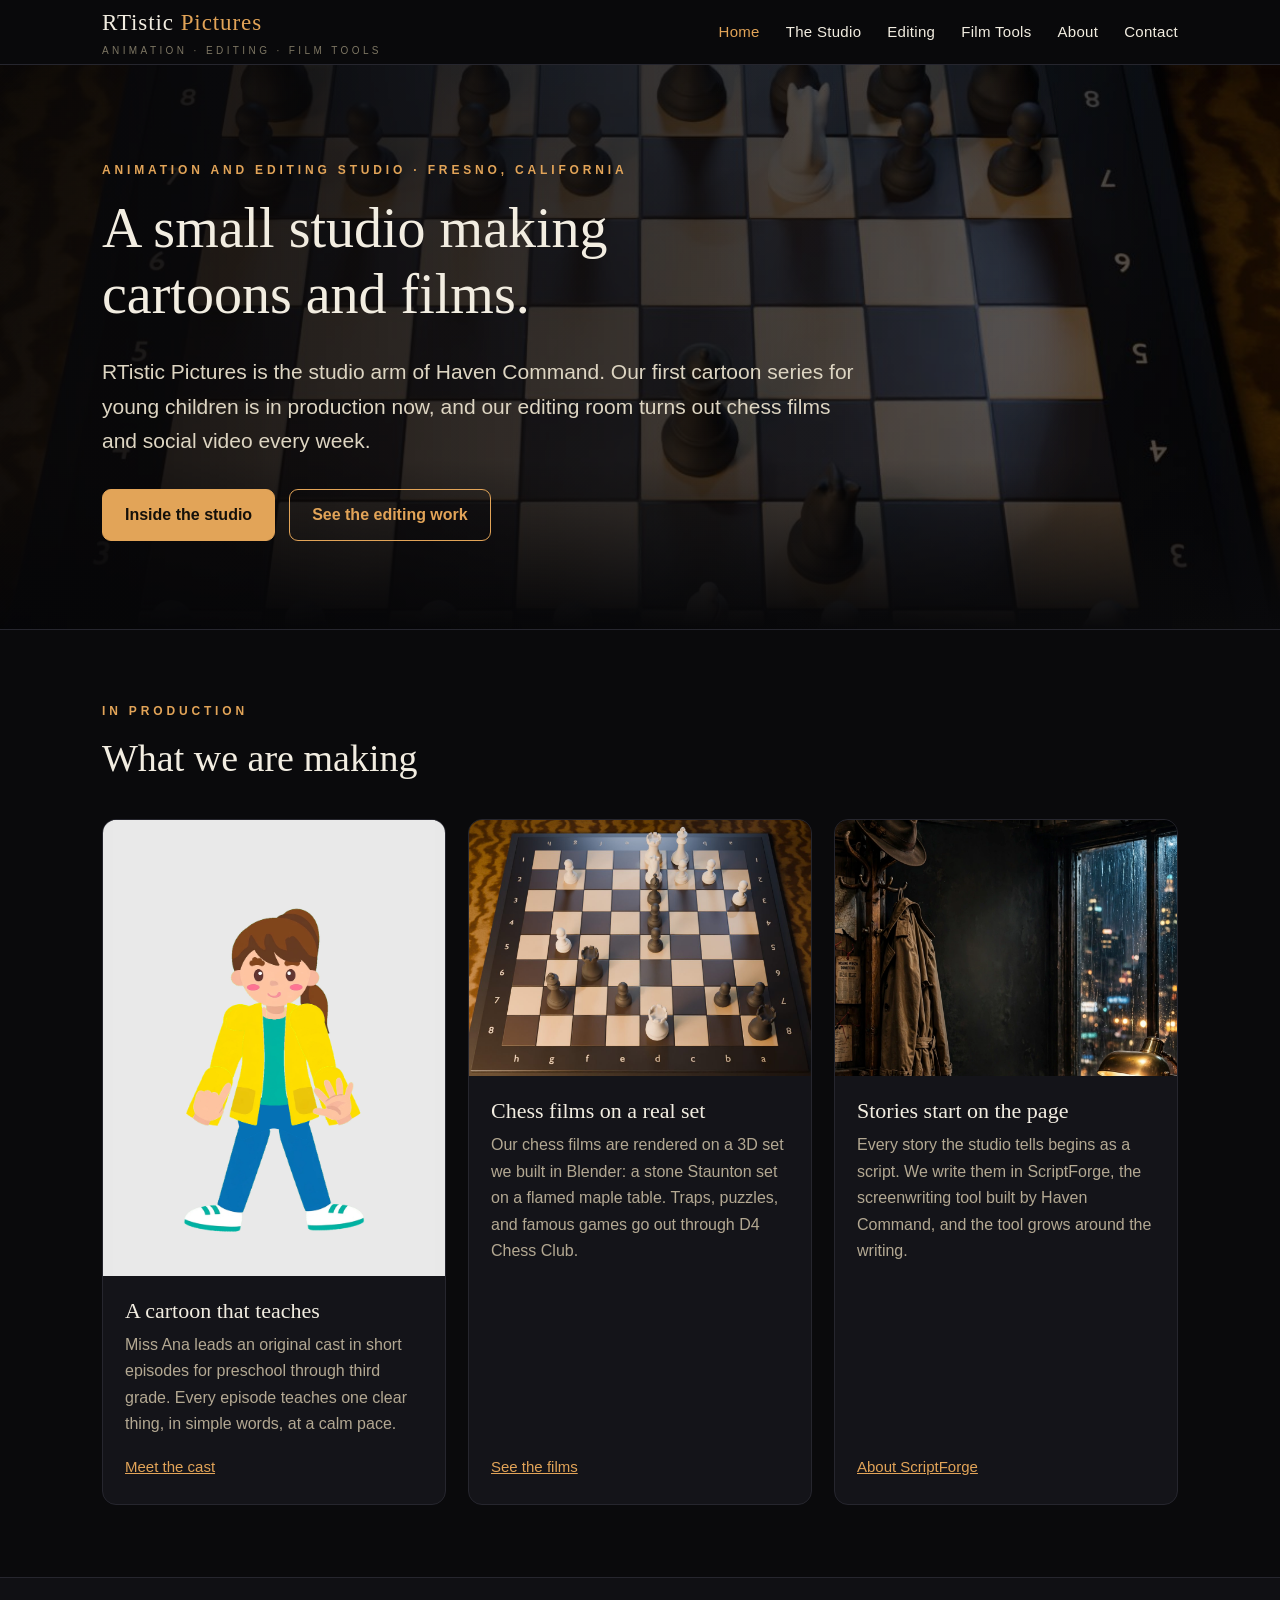
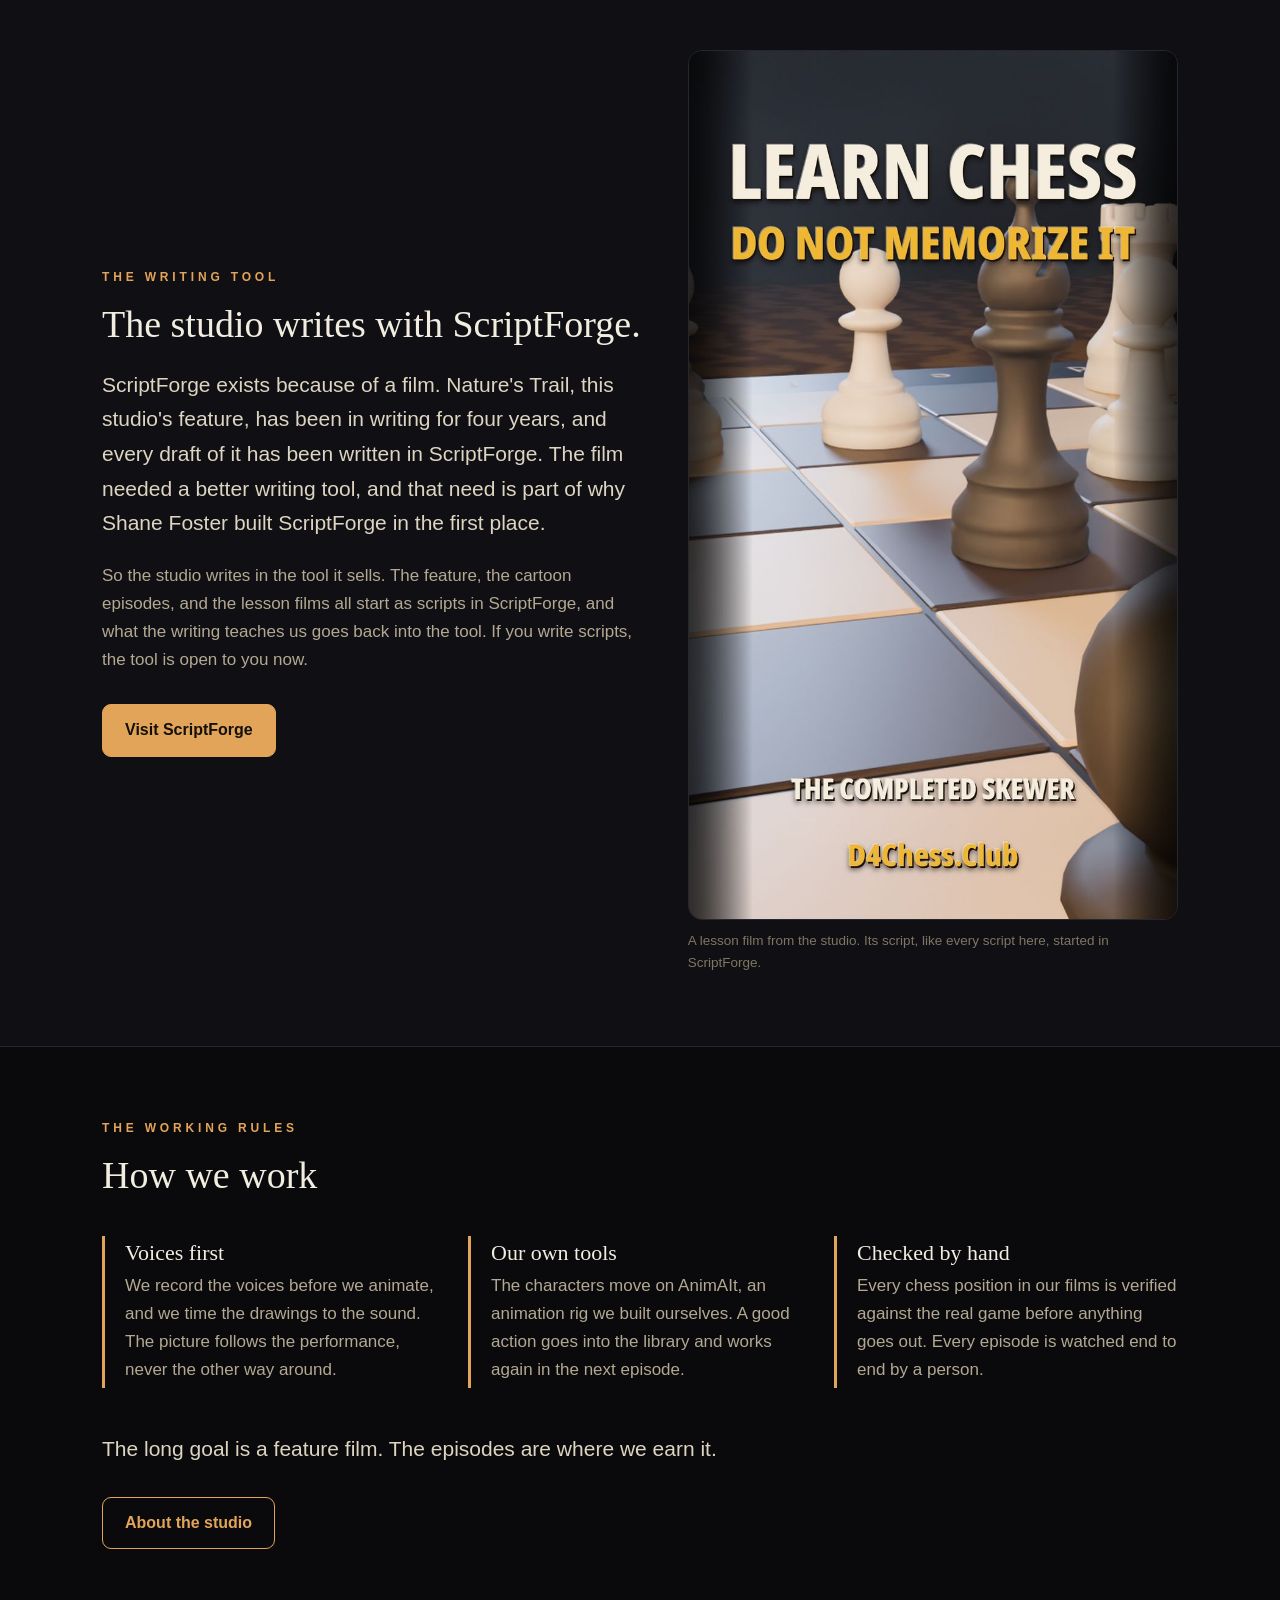
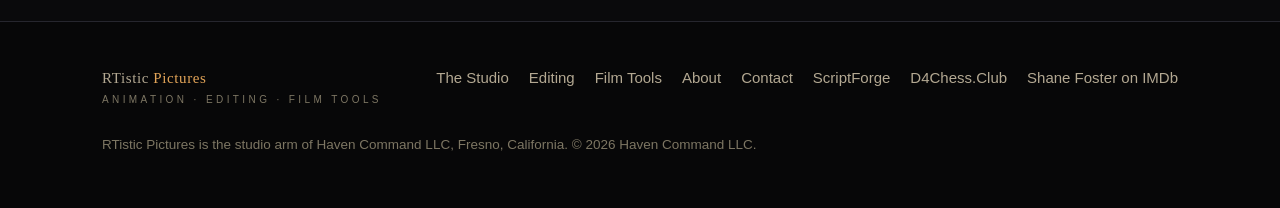
==== index.html @ b735fe20 "RTistic Pictures studio site: home, studio, editing, film tools, about (with IMDb section), contact;" ====
<!DOCTYPE html>
<html lang="en">
<head>
<meta charset="utf-8">
<meta name="viewport" content="width=device-width, initial-scale=1">
<title>RTistic Pictures — Animation and Editing Studio, Fresno, California</title>
<meta name="description" content="RTistic Pictures is the animation and editing studio of Haven Command, based in Fresno, California. Our first cartoon series for young children is in production now.">
<link rel="stylesheet" href="assets/css/style.css">
</head>
<body>

<header class="site-header">
  <div class="wrap">
    <a class="wordmark" href="index.html">RTistic <b>Pictures</b><small>Animation · Editing · Film Tools</small></a>
    <button class="nav-toggle" aria-label="Open menu" aria-expanded="false">☰</button>
    <nav class="main-nav" aria-label="Main">
      <a href="index.html" aria-current="page">Home</a>
      <a href="studio.html">The Studio</a>
      <a href="editing.html">Editing</a>
      <a href="tools.html">Film Tools</a>
      <a href="about.html">About</a>
      <a href="contact.html">Contact</a>
    </nav>
  </div>
</header>

<main>
  <div class="hero">
    <img class="bg" src="assets/img/hero-board.jpg" alt="A stone chess set on a flamed maple table, lit like a film set" fetchpriority="high">
    <div class="shade"></div>
    <div class="wrap">
      <p class="kicker">Animation and Editing Studio · Fresno, California</p>
      <h1>A small studio making cartoons and films.</h1>
      <p class="lede">RTistic Pictures is the studio arm of Haven Command. Our first cartoon series for young children is in production now, and our editing room turns out chess films and social video every week.</p>
      <div class="hero-actions">
        <a class="btn" href="studio.html">Inside the studio</a>
        <a class="btn ghost" href="editing.html">See the editing work</a>
      </div>
    </div>
  </div>

  <section class="block">
    <div class="wrap">
      <div class="section-head">
        <p class="kicker">In Production</p>
        <h2>What we are making</h2>
      </div>
      <div class="grid c3">
        <article class="card cast-card">
          <div class="art"><img src="assets/img/cast-ana.png" alt="Miss Ana, the teacher in our cartoon series" loading="lazy"></div>
          <div class="body">
            <h3>A cartoon that teaches</h3>
            <p>Miss Ana leads an original cast in short episodes for preschool through third grade. Every episode teaches one clear thing, in simple words, at a calm pace.</p>
            <p class="more"><a href="studio.html">Meet the cast</a></p>
          </div>
        </article>
        <article class="card">
          <div class="art"><img src="assets/img/board-fischer.jpg" alt="The end of Fischer against Guimard on the studio chessboard set" loading="lazy"></div>
          <div class="body">
            <h3>Chess films on a real set</h3>
            <p>Our chess films are rendered on a 3D set we built in Blender: a stone Staunton set on a flamed maple table. Traps, puzzles, and famous games go out through D4 Chess Club.</p>
            <p class="more"><a href="editing.html">See the films</a></p>
          </div>
        </article>
        <article class="card">
          <div class="art"><img src="assets/img/office-noir.webp" alt="The editing room, drawn in the studio noir style" loading="lazy"></div>
          <div class="body">
            <h3>Stories start on the page</h3>
            <p>Every story the studio tells begins as a script. We write them in ScriptForge, the screenwriting tool built by Haven Command, and the tool grows around the writing.</p>
            <p class="more"><a href="#scriptforge">About ScriptForge</a></p>
          </div>
        </article>
      </div>
    </div>
  </section>

  <section class="block alt" id="scriptforge">
    <div class="wrap split">
      <div>
        <p class="kicker">The Writing Tool</p>
        <h2>The studio writes with ScriptForge.</h2>
        <p class="lede">ScriptForge exists because of a film. Nature's Trail, this studio's feature, has been in writing for four years, and every draft of it has been written in ScriptForge. The film needed a better writing tool, and that need is part of why Shane Foster built ScriptForge in the first place.</p>
        <p class="mute">So the studio writes in the tool it sells. The feature, the cartoon episodes, and the lesson films all start as scripts in ScriptForge, and what the writing teaches us goes back into the tool. If you write scripts, the tool is open to you now.</p>
        <div class="hero-actions">
          <a class="btn" href="https://scriptforgeai.studio">Visit ScriptForge</a>
        </div>
      </div>
      <figure>
        <img src="assets/img/thumb-learn.jpg" alt="The first frame of Learn Chess, Do Not Memorize Chess, a studio lesson film" loading="lazy">
        <figcaption>A lesson film from the studio. Its script, like every script here, started in ScriptForge.</figcaption>
      </figure>
    </div>
  </section>

  <section class="block">
    <div class="wrap">
      <div class="section-head">
        <p class="kicker">The Working Rules</p>
        <h2>How we work</h2>
      </div>
      <div class="grid c3">
        <div class="point">
          <h3>Voices first</h3>
          <p>We record the voices before we animate, and we time the drawings to the sound. The picture follows the performance, never the other way around.</p>
        </div>
        <div class="point">
          <h3>Our own tools</h3>
          <p>The characters move on AnimAIt, an animation rig we built ourselves. A good action goes into the library and works again in the next episode.</p>
        </div>
        <div class="point">
          <h3>Checked by hand</h3>
          <p>Every chess position in our films is verified against the real game before anything goes out. Every episode is watched end to end by a person.</p>
        </div>
      </div>
      <p style="margin-top:44px" class="lede">The long goal is a feature film. The episodes are where we earn it.</p>
      <div class="hero-actions">
        <a class="btn ghost" href="about.html">About the studio</a>
      </div>
    </div>
  </section>
</main>

<footer class="site-footer">
  <div class="wrap">
    <div class="cols">
      <a class="wordmark" href="index.html">RTistic <b>Pictures</b><small>Animation · Editing · Film Tools</small></a>
      <nav aria-label="Footer">
        <a href="studio.html">The Studio</a>
        <a href="editing.html">Editing</a>
        <a href="tools.html">Film Tools</a>
        <a href="about.html">About</a>
        <a href="contact.html">Contact</a>
        <a href="https://scriptforgeai.studio">ScriptForge</a>
        <a href="https://d4chess.club">D4Chess.Club</a>
        <a href="https://www.imdb.com/name/nm1895702/">Shane Foster on IMDb</a>
      </nav>
    </div>
    <p class="fine">RTistic Pictures is the studio arm of Haven Command LLC, Fresno, California. © <span data-year>2026</span> Haven Command LLC.</p>
  </div>
</footer>

<script src="assets/js/main.js"></script>
</body>
</html>
---- assets/css/style.css ----
/* RTistic Pictures — static site styles. No build step. */
:root{
  --bg:#0a0a0c;
  --bg2:#101014;
  --panel:#141419;
  --panel-line:#26262e;
  --ink:#f2ede1;
  --mute:#b3a892;
  --faint:#7d7663;
  --amber:#e2a458;
  --amber-deep:#b97f36;
  --paper:#e8e8e8;
  --serif:Georgia,'Iowan Old Style','Times New Roman',serif;
  --sans:-apple-system,BlinkMacSystemFont,'Segoe UI',Roboto,Helvetica,Arial,sans-serif;
}
*{box-sizing:border-box}
html{scroll-behavior:smooth}
body{
  margin:0;background:var(--bg);color:var(--ink);
  font-family:var(--sans);font-size:17px;line-height:1.65;
  -webkit-font-smoothing:antialiased;
}
img{max-width:100%;display:block}
a{color:var(--amber)}
a:hover{color:#f0bc77}
.wrap{max-width:1120px;margin:0 auto;padding:0 22px}

/* Header */
.site-header{
  position:sticky;top:0;z-index:50;
  background:rgba(10,10,12,.92);backdrop-filter:blur(8px);
  border-bottom:1px solid var(--panel-line);
}
.site-header .wrap{display:flex;align-items:center;justify-content:space-between;min-height:64px;gap:16px}
.wordmark{
  font-family:var(--serif);font-size:23px;letter-spacing:.04em;color:var(--ink);
  text-decoration:none;white-space:nowrap;
}
.wordmark b{color:var(--amber);font-weight:normal}
.wordmark small{
  display:block;font-family:var(--sans);font-size:10px;letter-spacing:.34em;
  color:var(--faint);text-transform:uppercase;margin-top:1px;
}
.main-nav{display:flex;gap:26px;align-items:center}
.main-nav a{
  color:var(--ink);text-decoration:none;font-size:15px;letter-spacing:.02em;padding:6px 0;
}
.main-nav a:hover,.main-nav a[aria-current="page"]{color:var(--amber)}
.nav-toggle{
  display:none;background:none;border:1px solid var(--panel-line);border-radius:8px;
  color:var(--ink);font-size:20px;line-height:1;padding:8px 12px;cursor:pointer;
}
@media (max-width:760px){
  .nav-toggle{display:block}
  .main-nav{
    display:none;position:absolute;left:0;right:0;top:64px;flex-direction:column;align-items:stretch;
    background:var(--bg2);border-bottom:1px solid var(--panel-line);padding:10px 22px 16px;gap:2px;
  }
  .main-nav.open{display:flex}
  .main-nav a{padding:10px 0;border-bottom:1px solid #1c1c22}
  .main-nav a:last-child{border-bottom:none}
}

/* Type */
h1,h2,h3{font-family:var(--serif);font-weight:normal;line-height:1.18;margin:0 0 .5em}
h1{font-size:clamp(34px,5.4vw,56px)}
h2{font-size:clamp(27px,3.6vw,38px)}
h3{font-size:22px}
.kicker{
  font-size:12px;letter-spacing:.32em;text-transform:uppercase;color:var(--amber);
  margin:0 0 14px;font-weight:600;
}
.lede{font-size:clamp(18px,2.2vw,21px);color:#ddd5c2;max-width:44em}
.mute{color:var(--mute)}
.small{font-size:14px;color:var(--mute)}

/* Hero */
.hero{
  position:relative;overflow:hidden;border-bottom:1px solid var(--panel-line);
  background:#000;
}
.hero img.bg{
  position:absolute;inset:0;width:100%;height:100%;object-fit:cover;opacity:.62;
}
.hero .shade{
  position:absolute;inset:0;
  background:linear-gradient(90deg,rgba(5,5,7,.88) 0%,rgba(5,5,7,.62) 46%,rgba(5,5,7,.18) 100%),
             linear-gradient(0deg,rgba(10,10,12,1) 0%,rgba(10,10,12,0) 30%);
}
.hero .wrap{position:relative;padding:96px 22px 88px}
.hero h1{max-width:12em}
.hero .lede{max-width:36em}
.hero-actions{display:flex;gap:14px;flex-wrap:wrap;margin-top:30px}

/* Buttons */
.btn{
  display:inline-block;text-decoration:none;font-size:16px;padding:12px 22px;border-radius:9px;
  border:1px solid var(--amber);color:#14100a;background:var(--amber);font-weight:600;
}
.btn:hover{background:#f0bc77;color:#14100a}
.btn.ghost{background:transparent;color:var(--amber)}
.btn.ghost:hover{background:rgba(226,164,88,.12);color:#f0bc77}

/* Sections and cards */
section.block{padding:72px 0}
section.block.alt{background:var(--bg2);border-top:1px solid var(--panel-line);border-bottom:1px solid var(--panel-line)}
.section-head{max-width:46em;margin-bottom:38px}
.grid{display:grid;gap:22px}
.grid.c3{grid-template-columns:repeat(3,1fr)}
.grid.c2{grid-template-columns:repeat(2,1fr)}
.grid.c4{grid-template-columns:repeat(4,1fr)}
@media (max-width:900px){.grid.c3,.grid.c4{grid-template-columns:repeat(2,1fr)}}
@media (max-width:580px){.grid.c3,.grid.c2,.grid.c4{grid-template-columns:1fr}}
.card{
  background:var(--panel);border:1px solid var(--panel-line);border-radius:14px;overflow:hidden;
  display:flex;flex-direction:column;
}
.card .art{aspect-ratio:4/3;overflow:hidden;background:#000}
.card .art img{width:100%;height:100%;object-fit:cover}
.card .body{padding:22px 22px 24px;display:flex;flex-direction:column;gap:8px;flex:1}
.card h3{margin:0}
.card p{margin:0;color:var(--mute);font-size:16px}
.card .more{margin-top:auto;padding-top:10px;font-size:15px}
.cast-card .art{aspect-ratio:3/4;background:var(--paper)}
.cast-card .art img{object-fit:contain}
.thumb-card .art{aspect-ratio:9/16;max-height:520px}
.thumb-card .art img{object-fit:cover;object-position:top}
.point{
  border-left:3px solid var(--amber);padding:4px 0 4px 20px;
}
.point h3{margin-bottom:6px}
.point p{margin:0;color:var(--mute)}
.steps{counter-reset:step;display:grid;gap:18px}
.step{
  display:flex;gap:18px;background:var(--panel);border:1px solid var(--panel-line);
  border-radius:12px;padding:20px 22px;align-items:flex-start;
}
.step .n{
  counter-increment:step;font-family:var(--serif);font-size:26px;color:var(--amber);
  min-width:38px;line-height:1.2;
}
.step .n::before{content:counter(step)}
.step p{margin:0;color:var(--mute)}
.step p b{color:var(--ink);font-weight:600}
.status{
  display:inline-block;font-size:12.5px;letter-spacing:.08em;text-transform:uppercase;
  color:var(--amber);border:1px solid var(--amber-deep);border-radius:999px;padding:3px 11px;margin-top:12px;
}
.facts{display:grid;grid-template-columns:repeat(3,1fr);gap:22px}
@media (max-width:760px){.facts{grid-template-columns:1fr}}
.fact{border-top:2px solid var(--amber);padding-top:12px}
.fact .k{font-size:12px;letter-spacing:.28em;text-transform:uppercase;color:var(--faint);margin:0 0 6px}
.fact .v{font-family:var(--serif);font-size:21px;margin:0}

.credits{list-style:none;margin:6px 0 0;padding:0;display:grid;gap:9px}
.credits li{color:var(--mute);font-size:16px;border-left:3px solid var(--panel-line);padding-left:14px}
.credits li b{color:var(--ink);font-weight:600}

/* Forms */
form.tool-form{display:grid;gap:16px;max-width:640px}
form.tool-form label{display:grid;gap:6px;font-size:15px;color:var(--ink)}
form.tool-form input,form.tool-form textarea{
  background:#0d0d10;border:1px solid var(--panel-line);border-radius:9px;color:var(--ink);
  font:inherit;font-size:16px;padding:11px 13px;width:100%;
}
form.tool-form textarea{min-height:110px;resize:vertical}
form.tool-form input:focus,form.tool-form textarea:focus{outline:2px solid var(--amber-deep);border-color:var(--amber-deep)}

/* Footer */
.site-footer{border-top:1px solid var(--panel-line);background:#070708;padding:44px 0 38px;margin-top:0}
.site-footer .cols{display:flex;gap:40px;flex-wrap:wrap;justify-content:space-between}
.site-footer nav{display:flex;gap:20px;flex-wrap:wrap}
.site-footer a{color:var(--mute);text-decoration:none;font-size:15px}
.site-footer a:hover{color:var(--amber)}
.site-footer .fine{color:var(--faint);font-size:13.5px;margin-top:26px}
.split{display:grid;grid-template-columns:1.05fr .95fr;gap:44px;align-items:center}
@media (max-width:820px){.split{grid-template-columns:1fr}}
.split figure{margin:0}
.split figure img{border-radius:14px;border:1px solid var(--panel-line)}
figcaption{font-size:13.5px;color:var(--faint);margin-top:10px}
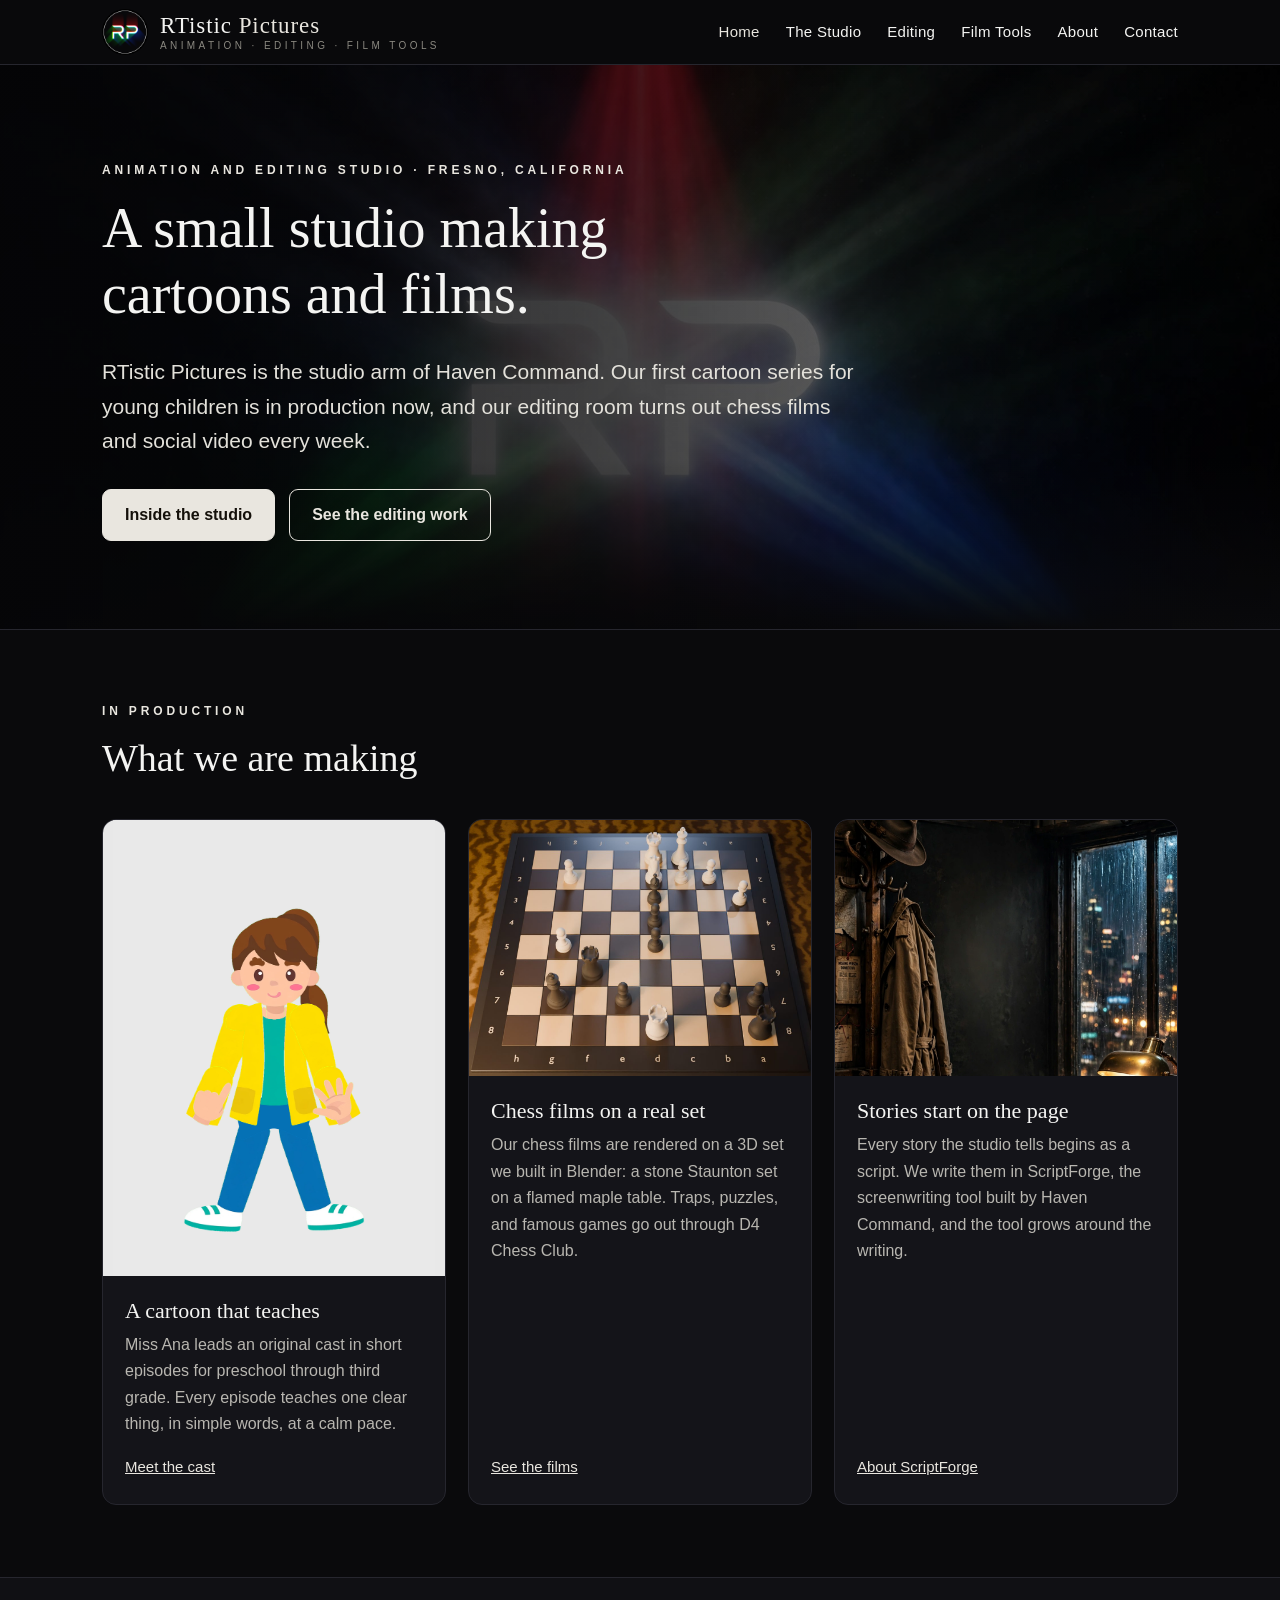
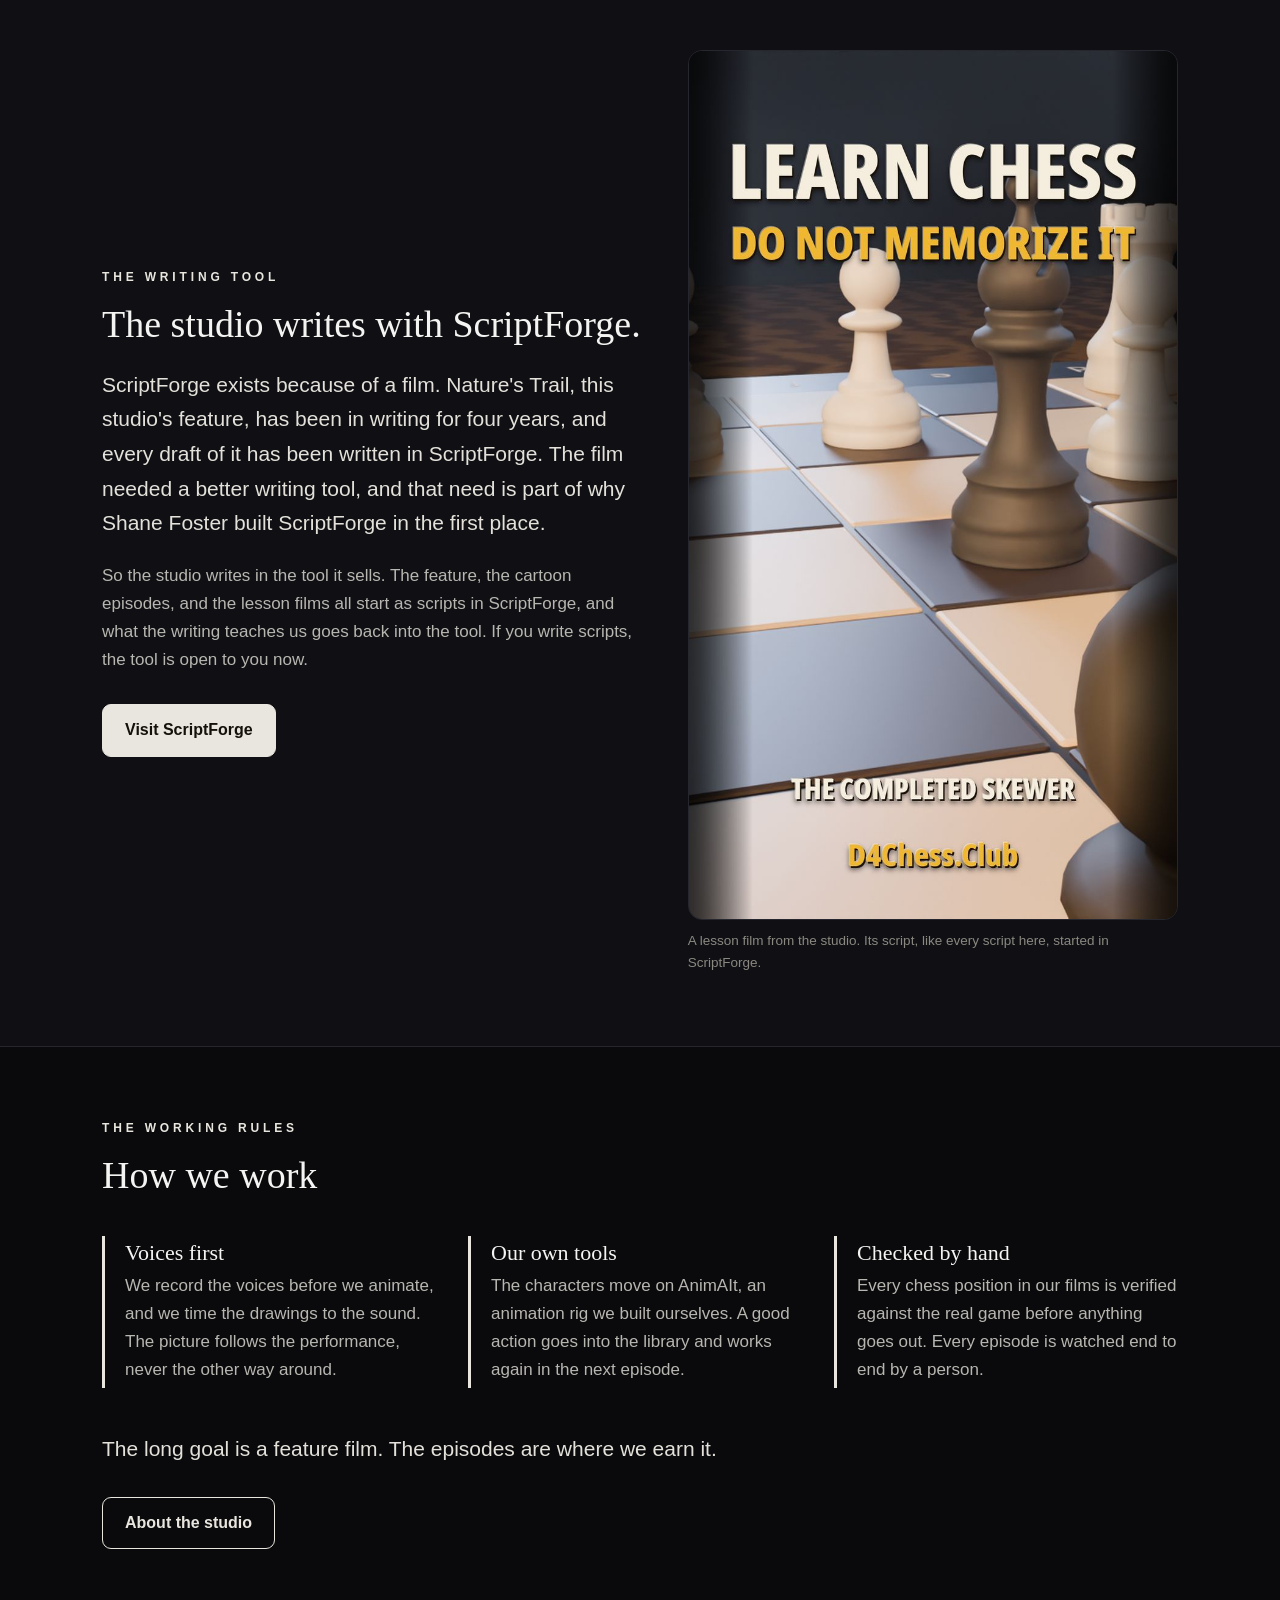
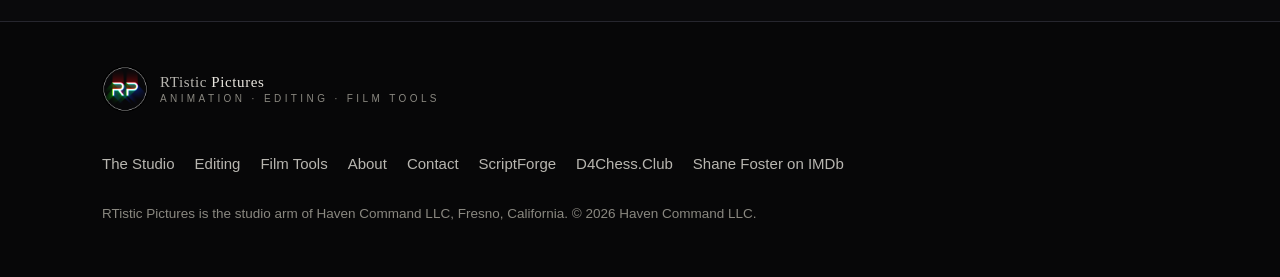
==== commit 444e66ab: "Add approved RP logo: brand mark and favicon on all pages, RGB lights hero on home, pale neutral acc" ====
--- a/index.html
+++ b/index.html
@@ -6,12 +6,13 @@
 <title>RTistic Pictures — Animation and Editing Studio, Fresno, California</title>
 <meta name="description" content="RTistic Pictures is the animation and editing studio of Haven Command, based in Fresno, California. Our first cartoon series for young children is in production now.">
 <link rel="stylesheet" href="assets/css/style.css">
+<link rel="icon" type="image/png" href="assets/img/logo-circle.png">
 </head>
 <body>
 
 <header class="site-header">
   <div class="wrap">
-    <a class="wordmark" href="index.html">RTistic <b>Pictures</b><small>Animation · Editing · Film Tools</small></a>
+    <a class="wordmark" href="index.html"><img class="logo-mark" src="assets/img/logo-circle.png" alt="" width="46" height="46"><span class="wm-text">RTistic <b>Pictures</b><small>Animation · Editing · Film Tools</small></span></a>
     <button class="nav-toggle" aria-label="Open menu" aria-expanded="false">☰</button>
     <nav class="main-nav" aria-label="Main">
       <a href="index.html" aria-current="page">Home</a>
@@ -26,7 +27,7 @@
 
 <main>
   <div class="hero">
-    <img class="bg" src="assets/img/hero-board.jpg" alt="A stone chess set on a flamed maple table, lit like a film set" fetchpriority="high">
+    <img class="bg" src="assets/img/hero-lights.jpg" alt="Three studio lights, red, green and blue, shining in from three angles and combining into the white RP of RTistic Pictures" fetchpriority="high">
     <div class="shade"></div>
     <div class="wrap">
       <p class="kicker">Animation and Editing Studio · Fresno, California</p>
@@ -123,7 +124,7 @@
 <footer class="site-footer">
   <div class="wrap">
     <div class="cols">
-      <a class="wordmark" href="index.html">RTistic <b>Pictures</b><small>Animation · Editing · Film Tools</small></a>
+      <a class="wordmark" href="index.html"><img class="logo-mark" src="assets/img/logo-circle.png" alt="" width="46" height="46"><span class="wm-text">RTistic <b>Pictures</b><small>Animation · Editing · Film Tools</small></span></a>
       <nav aria-label="Footer">
         <a href="studio.html">The Studio</a>
         <a href="editing.html">Editing</a>
--- a/assets/css/style.css
+++ b/assets/css/style.css
@@ -4,11 +4,11 @@
   --bg2:#101014;
   --panel:#141419;
   --panel-line:#26262e;
-  --ink:#f2ede1;
-  --mute:#b3a892;
-  --faint:#7d7663;
-  --amber:#e2a458;
-  --amber-deep:#b97f36;
+  --ink:#f4f4f2;
+  --mute:#b8b6b0;
+  --faint:#8a8880;
+  --amber:#e9e6df;
+  --amber-deep:#9a968c;
   --paper:#e8e8e8;
   --serif:Georgia,'Iowan Old Style','Times New Roman',serif;
   --sans:-apple-system,BlinkMacSystemFont,'Segoe UI',Roboto,Helvetica,Arial,sans-serif;
@@ -22,7 +22,7 @@
 }
 img{max-width:100%;display:block}
 a{color:var(--amber)}
-a:hover{color:#f0bc77}
+a:hover{color:#ffffff}
 .wrap{max-width:1120px;margin:0 auto;padding:0 22px}
 
 /* Header */
@@ -35,7 +35,12 @@
 .wordmark{
   font-family:var(--serif);font-size:23px;letter-spacing:.04em;color:var(--ink);
   text-decoration:none;white-space:nowrap;
+  display:inline-flex;align-items:center;gap:12px;
 }
+.wordmark .logo-mark{
+  width:46px;height:46px;border-radius:50%;flex:none;
+}
+.wordmark .wm-text{line-height:1.15}
 .wordmark b{color:var(--amber);font-weight:normal}
 .wordmark small{
   display:block;font-family:var(--sans);font-size:10px;letter-spacing:.34em;
@@ -70,7 +75,7 @@
   font-size:12px;letter-spacing:.32em;text-transform:uppercase;color:var(--amber);
   margin:0 0 14px;font-weight:600;
 }
-.lede{font-size:clamp(18px,2.2vw,21px);color:#ddd5c2;max-width:44em}
+.lede{font-size:clamp(18px,2.2vw,21px);color:#e3e1da;max-width:44em}
 .mute{color:var(--mute)}
 .small{font-size:14px;color:var(--mute)}
 
@@ -97,9 +102,9 @@
   display:inline-block;text-decoration:none;font-size:16px;padding:12px 22px;border-radius:9px;
   border:1px solid var(--amber);color:#14100a;background:var(--amber);font-weight:600;
 }
-.btn:hover{background:#f0bc77;color:#14100a}
+.btn:hover{background:#ffffff;color:#14100a}
 .btn.ghost{background:transparent;color:var(--amber)}
-.btn.ghost:hover{background:rgba(226,164,88,.12);color:#f0bc77}
+.btn.ghost:hover{background:rgba(233,230,223,.12);color:#ffffff}
 
 /* Sections and cards */
 section.block{padding:72px 0}
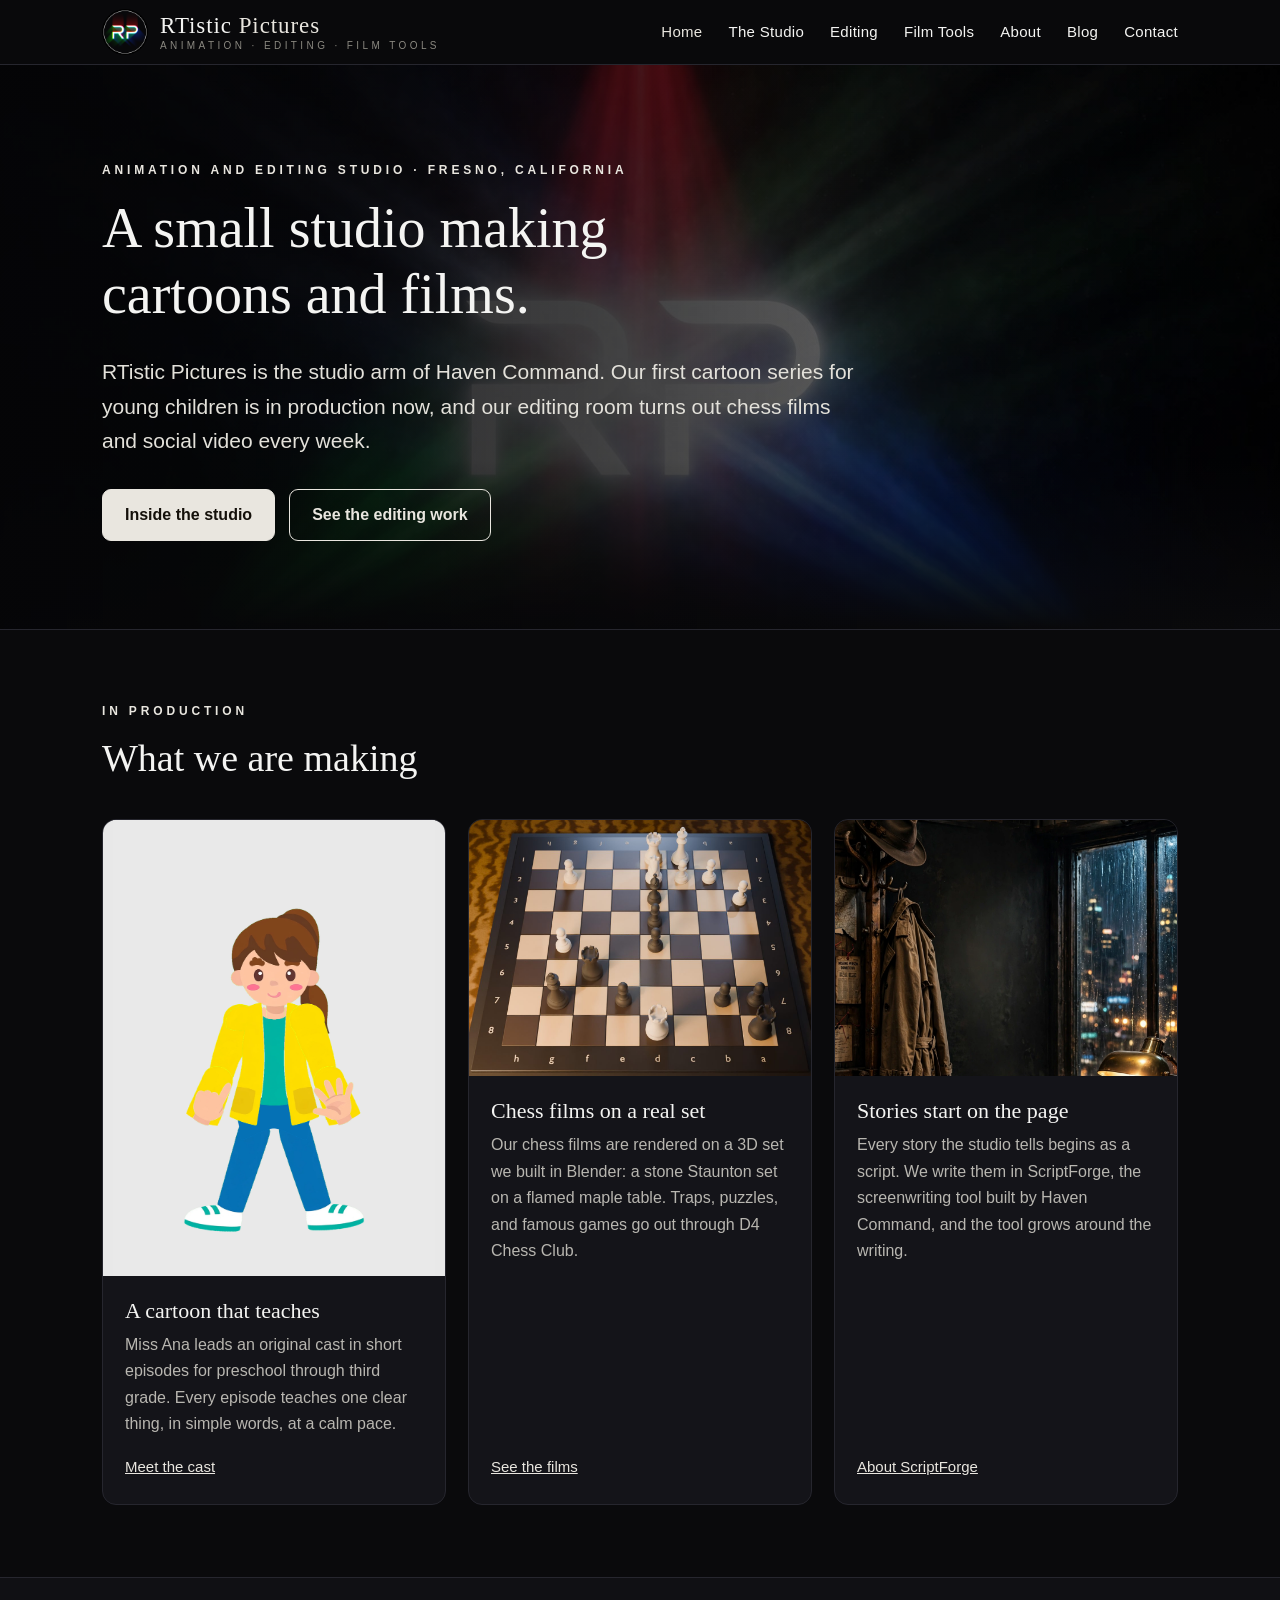
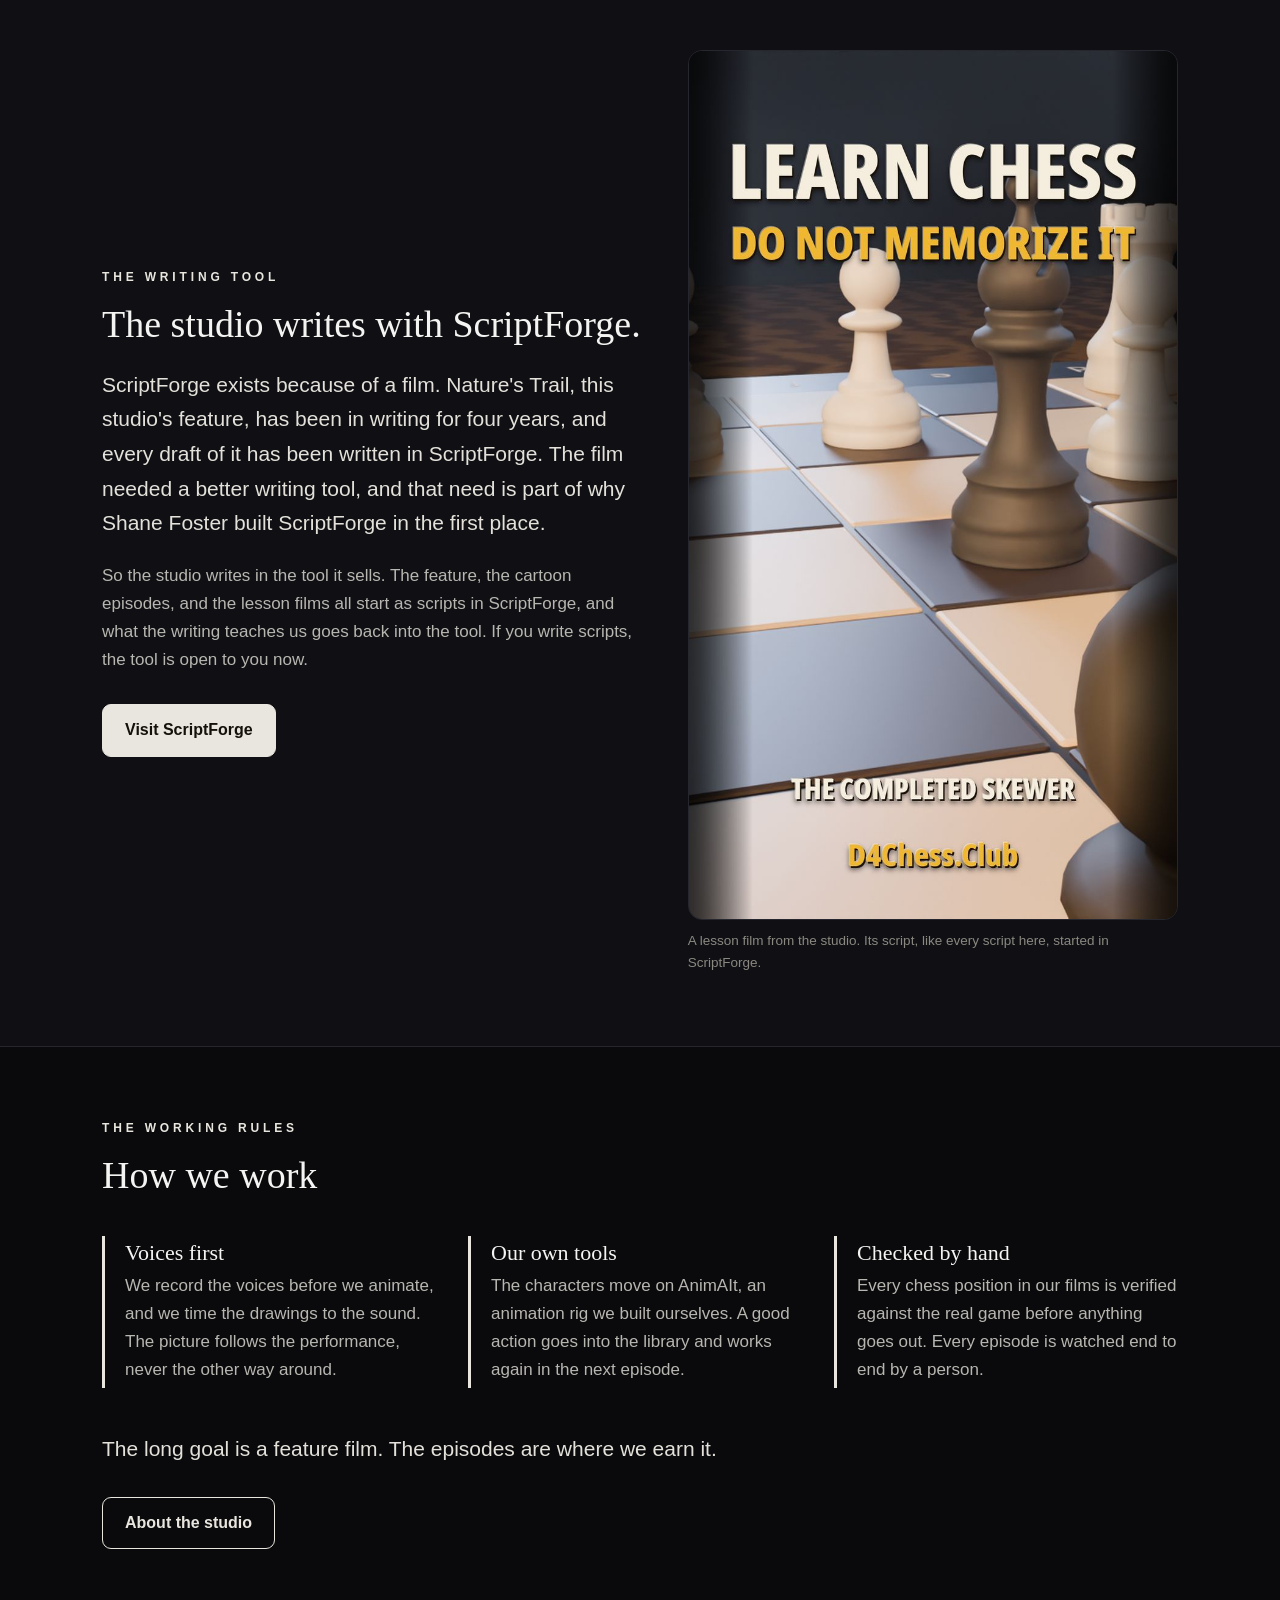
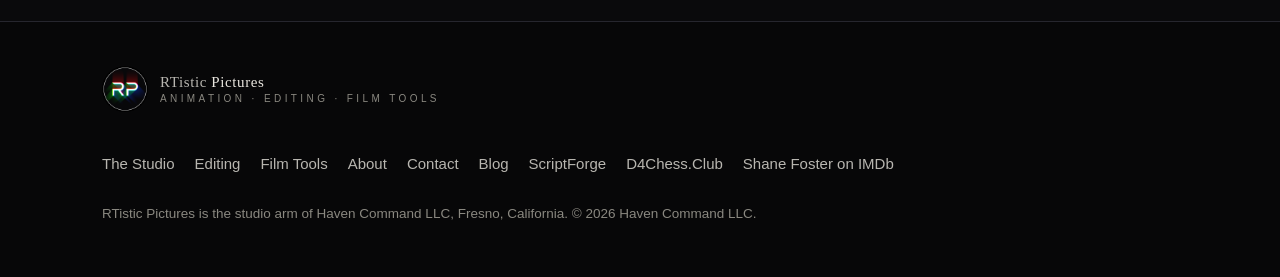
==== commit 19830a84: "Add studio blog: What the Mountains Taught Me About Surviving Film Production" ====
--- a/index.html
+++ b/index.html
@@ -20,6 +20,7 @@
       <a href="editing.html">Editing</a>
       <a href="tools.html">Film Tools</a>
       <a href="about.html">About</a>
+      <a href="blog.html">Blog</a>
       <a href="contact.html">Contact</a>
     </nav>
   </div>
@@ -131,6 +132,7 @@
         <a href="tools.html">Film Tools</a>
         <a href="about.html">About</a>
         <a href="contact.html">Contact</a>
+        <a href="blog.html">Blog</a>
         <a href="https://scriptforgeai.studio">ScriptForge</a>
         <a href="https://d4chess.club">D4Chess.Club</a>
         <a href="https://www.imdb.com/name/nm1895702/">Shane Foster on IMDb</a>
--- a/assets/css/style.css
+++ b/assets/css/style.css
@@ -164,12 +164,13 @@
 /* Forms */
 form.tool-form{display:grid;gap:16px;max-width:640px}
 form.tool-form label{display:grid;gap:6px;font-size:15px;color:var(--ink)}
-form.tool-form input,form.tool-form textarea{
+form.tool-form input,form.tool-form select,form.tool-form textarea{
   background:#0d0d10;border:1px solid var(--panel-line);border-radius:9px;color:var(--ink);
   font:inherit;font-size:16px;padding:11px 13px;width:100%;
 }
 form.tool-form textarea{min-height:110px;resize:vertical}
-form.tool-form input:focus,form.tool-form textarea:focus{outline:2px solid var(--amber-deep);border-color:var(--amber-deep)}
+form.tool-form input:focus,form.tool-form select:focus,form.tool-form textarea:focus{outline:2px solid var(--amber-deep);border-color:var(--amber-deep)}
+.hp-field{position:absolute;left:-9999px;width:1px;height:1px;overflow:hidden}
 
 /* Footer */
 .site-footer{border-top:1px solid var(--panel-line);background:#070708;padding:44px 0 38px;margin-top:0}
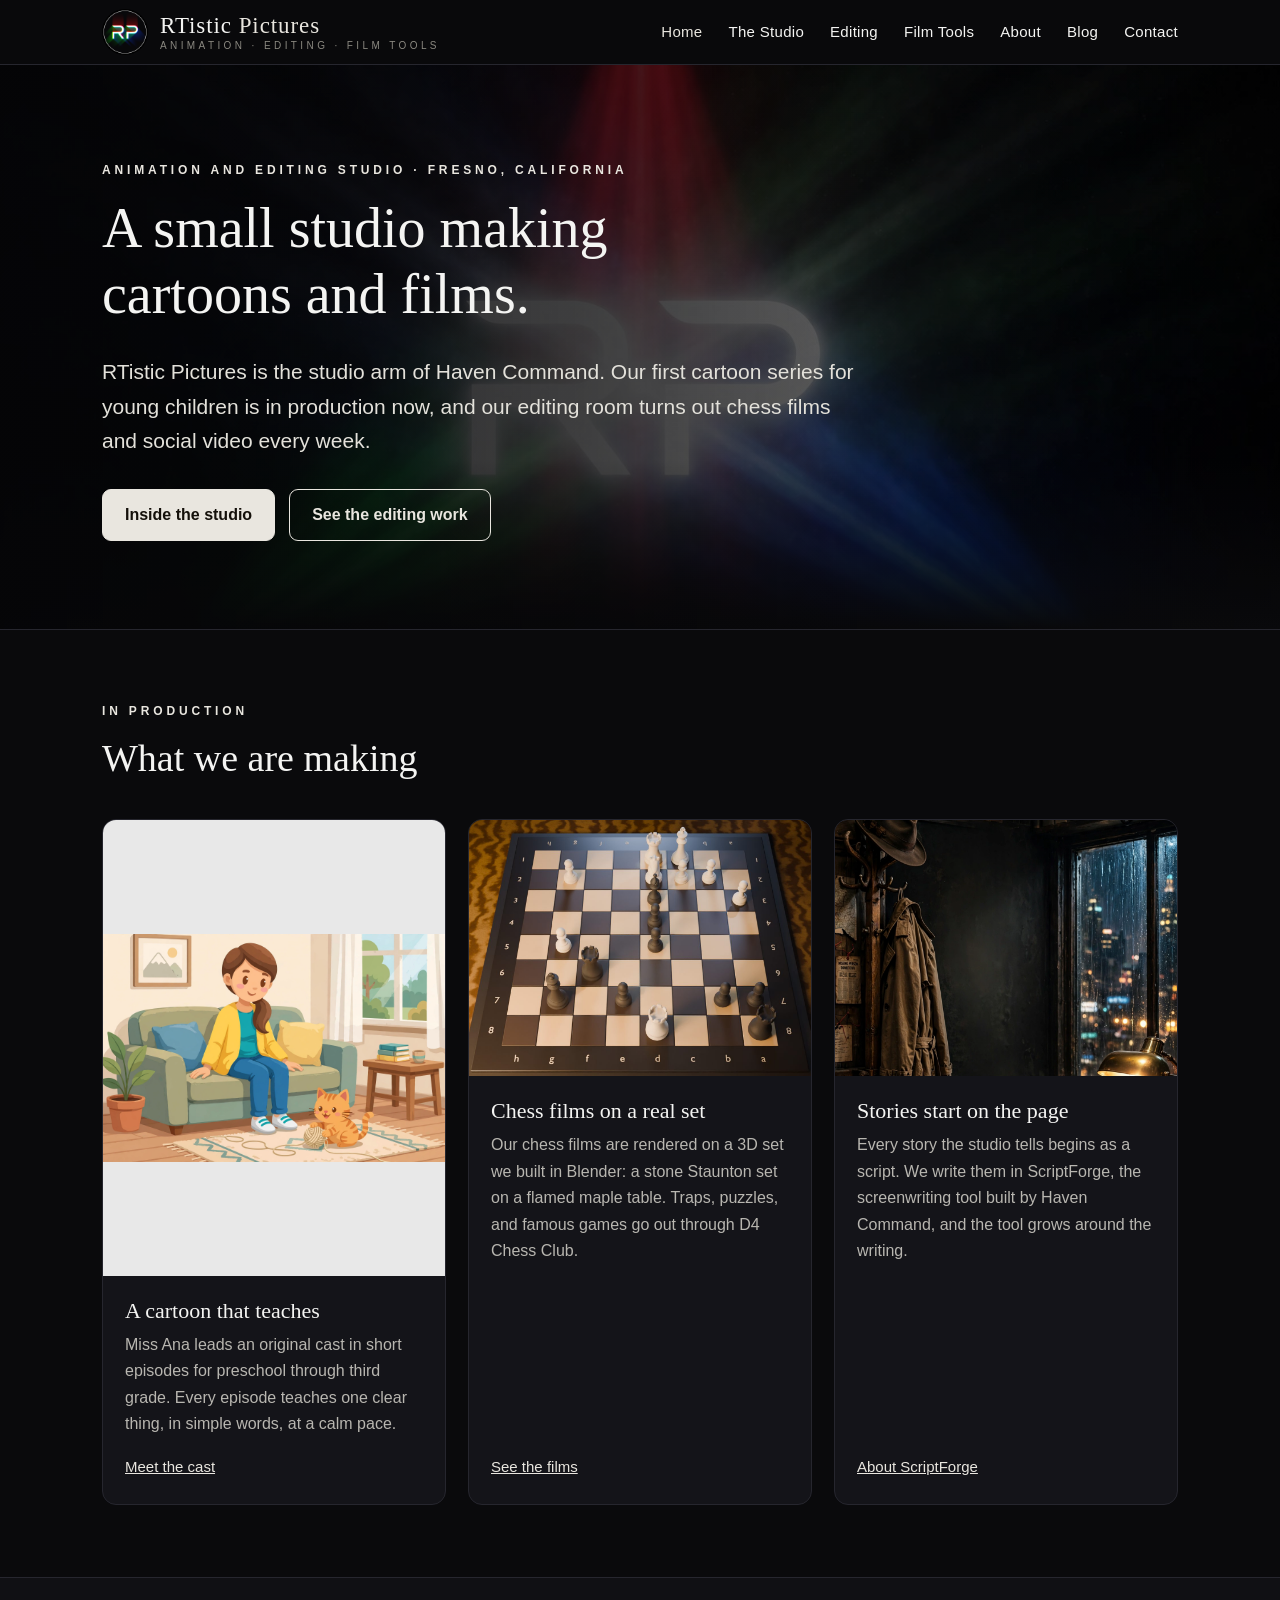
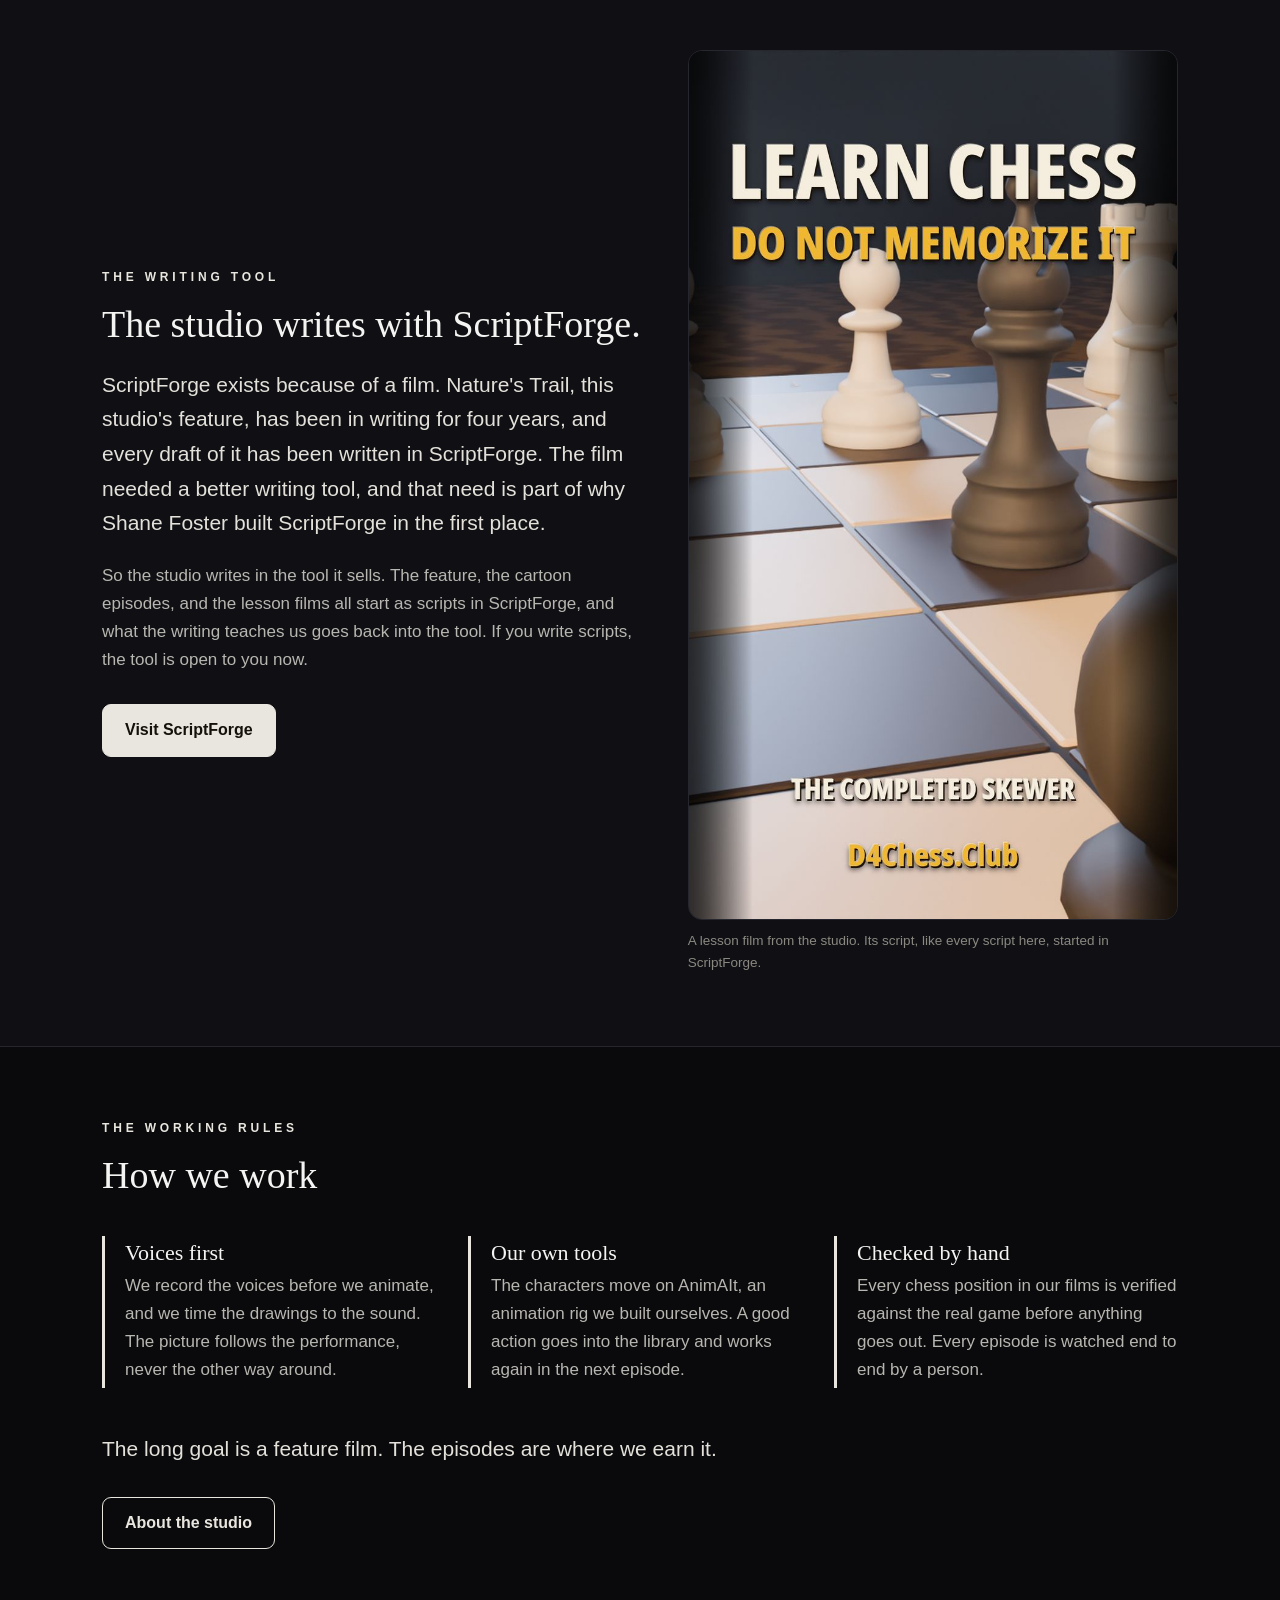
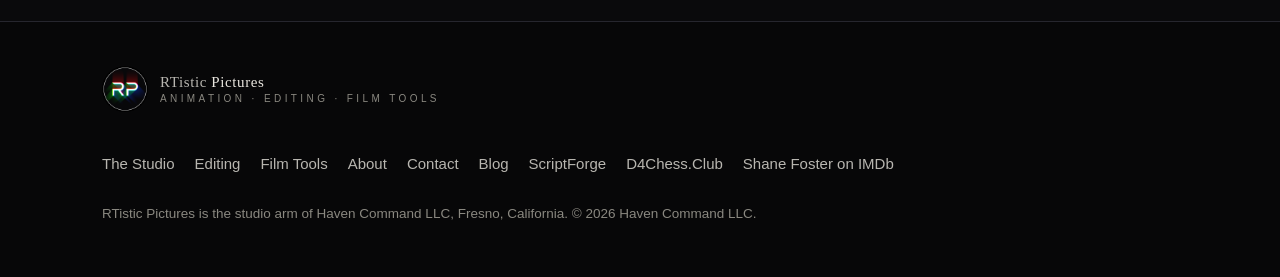
==== commit a595fbce: "Replace Miss Ana character image with approved living room scene (couch and cat)" ====
--- a/index.html
+++ b/index.html
@@ -49,7 +49,7 @@
       </div>
       <div class="grid c3">
         <article class="card cast-card">
-          <div class="art"><img src="assets/img/cast-ana.png" alt="Miss Ana, the teacher in our cartoon series" loading="lazy"></div>
+          <div class="art"><img src="assets/img/ana_livingroom_scene.png" alt="Miss Ana at home on the couch, with a cat playing with a ball of yarn" loading="lazy"></div>
           <div class="body">
             <h3>A cartoon that teaches</h3>
             <p>Miss Ana leads an original cast in short episodes for preschool through third grade. Every episode teaches one clear thing, in simple words, at a calm pace.</p>
